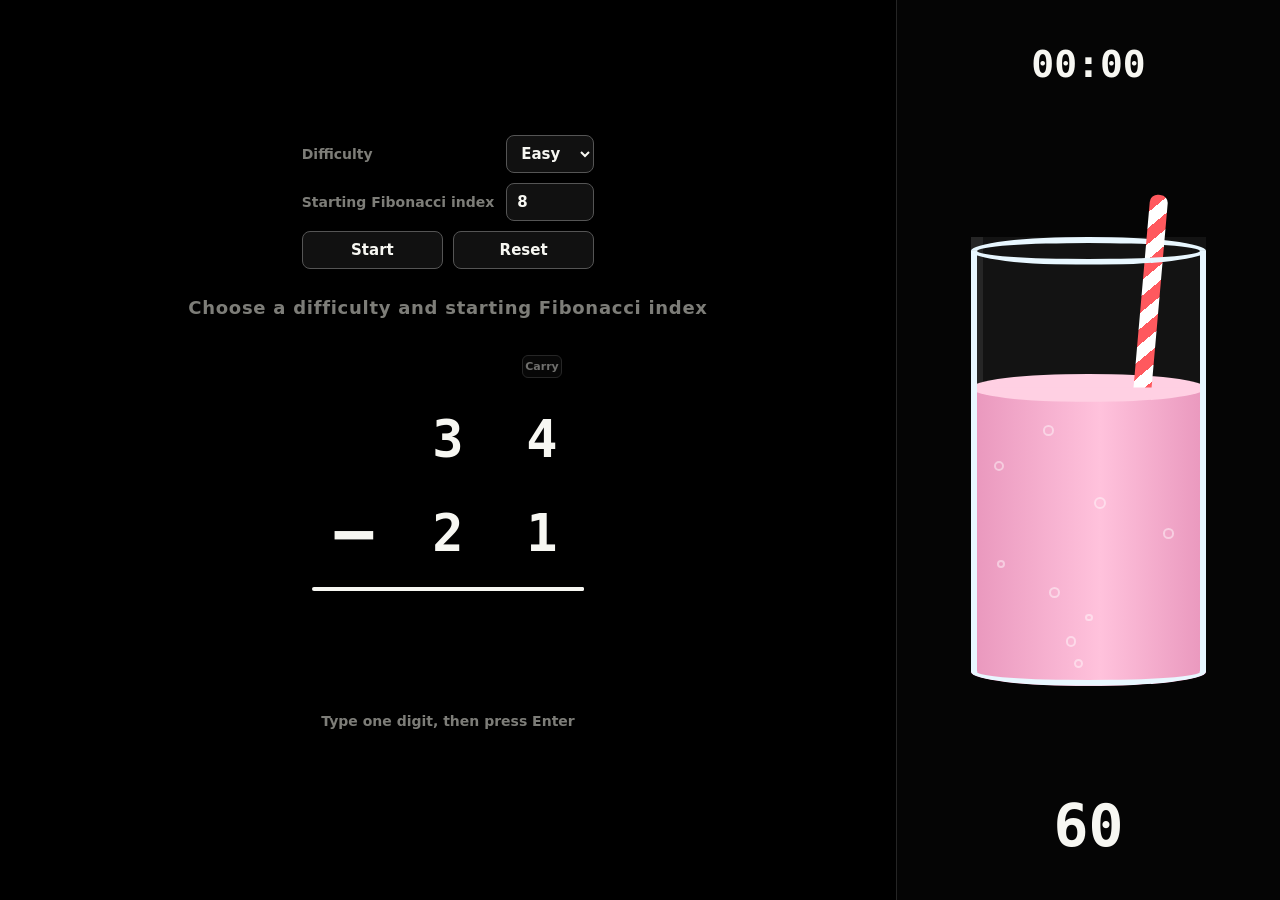
==== fibonacci subtraction game/index.html @ b3ffd53e "addition-based subtraction app" ====
<!doctype html>
<html lang="en">
  <head>
    <meta charset="UTF-8" />
    <meta name="viewport" content="width=device-width, initial-scale=1.0" />
    <title>Fibonacci Subtraction Game</title>
    <link rel="stylesheet" href="../fibonacci%20addition%20game/style.css" />
    <link rel="stylesheet" href="style.css" />
  </head>
  <body>
    <aside class="time-hud" aria-label="Game timers">
      <div class="stopwatch" id="stopwatch" aria-live="off" aria-label="Elapsed time">00:00</div>
      <div class="milkshake" id="milkshake" aria-hidden="true">
        <div class="straw"></div>
        <div class="shake-glass">
          <span class="pitcher-ellipse pitcher-top-back"></span>
          <span class="pitcher-ellipse pitcher-bottom-back"></span>
          <div class="shake-fill" id="shakeFill">
            <span class="shake-body"></span>
            <span class="fill-surface-front"></span>
          </div>
          <span class="bubble bubble-one"></span>
          <span class="bubble bubble-two"></span>
          <span class="bubble bubble-three"></span>
          <span class="bubble bubble-four"></span>
          <span class="bubble bubble-five"></span>
          <span class="bubble bubble-six"></span>
          <span class="bubble bubble-seven"></span>
          <span class="bubble bubble-eight"></span>
          <span class="bubble bubble-nine"></span>
          <span class="bubble bubble-ten"></span>
          <span class="bubble bubble-eleven"></span>
          <span class="bubble bubble-twelve"></span>
          <div class="pitcher-walls"></div>
          <span class="pitcher-ellipse pitcher-top-front"></span>
          <span class="pitcher-ellipse pitcher-bottom-front"></span>
        </div>
      </div>
      <div class="countdown" id="timer" aria-live="polite" aria-label="Milkshake time remaining">60</div>
    </aside>
    <main class="game" aria-labelledby="title">
      <h1 id="title">Fibonacci Subtraction</h1>
      <div class="controls">
        <label for="difficulty">Difficulty</label>
        <select id="difficulty">
          <option value="easy">Easy</option>
          <option value="medium">Medium</option>
          <option value="hard">Hard</option>
          <option value="supreme">Supreme</option>
        </select>
        <label for="startingCount">Starting Fibonacci index</label>
        <input id="startingCount" type="number" min="3" max="100" step="1" value="8" inputmode="numeric" />
        <div class="buttons">
          <button id="startStop" type="button">Start</button>
          <button id="reset" type="button">Reset</button>
        </div>
      </div>

      <p class="instruction" id="instruction">Choose a difficulty and starting Fibonacci index</p>

      <section class="addition" id="addition" aria-label="Subtraction problem">
        <div class="number-grid" id="numberGrid"></div>
      </section>

      <p class="hint">Type one digit, then press Enter</p>
      <p class="feedback" id="feedback" aria-live="assertive"></p>
    </main>

    <script src="game.js"></script>
  </body>
</html>
---- fibonacci subtraction game/style.css ----
.borrow-control { display: grid; place-items: center; }
.borrow-button {
  padding: 4px 2px;
  border: 1px solid #555;
  border-radius: 6px;
  background: #111;
  color: var(--white);
  font: 700 11px system-ui, sans-serif;
  cursor: pointer;
}
.borrow-button:disabled { opacity: .45; cursor: default; }
.addition { max-width: 100%; overflow-x: auto; }
.game { grid-template-columns: minmax(0, 1fr); }
.controls { max-width: 100%; }
.digit { font-size: clamp(24px, 5vw, 52px); }
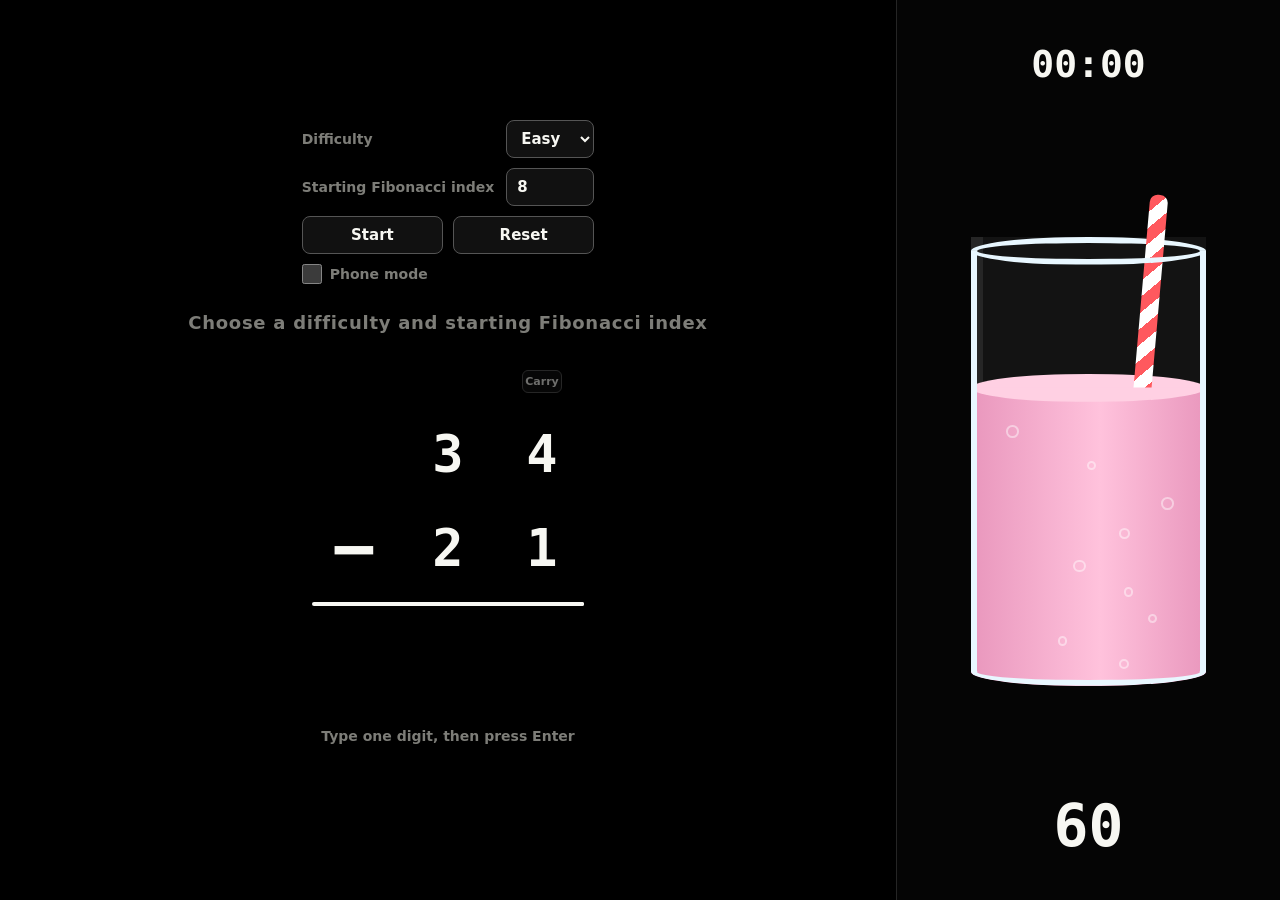
==== commit 699a7f08: "add phone mode" ====
--- a/fibonacci subtraction game/index.html
+++ b/fibonacci subtraction game/index.html
@@ -54,6 +54,7 @@
           <button id="startStop" type="button">Start</button>
           <button id="reset" type="button">Reset</button>
         </div>
+        <label class="phone-toggle"><input id="phoneMode" type="checkbox" /> Phone mode</label>
       </div>
 
       <p class="instruction" id="instruction">Choose a difficulty and starting Fibonacci index</p>
@@ -62,7 +63,13 @@
         <div class="number-grid" id="numberGrid"></div>
       </section>
 
-      <p class="hint">Type one digit, then press Enter</p>
+      <form id="phoneAnswerForm" class="phone-answer" hidden>
+        <label for="phoneAnswer">Column answer</label>
+        <input id="phoneAnswer" type="text" inputmode="numeric" autocomplete="off" enterkeyhint="done" maxlength="1" />
+        <button type="submit">Submit</button>
+        <button id="highlightColumn" type="button">Highlight column (−2s)</button>
+      </form>
+      <p class="hint" id="keyboardHint">Type one digit, then press Enter</p>
       <p class="feedback" id="feedback" aria-live="assertive"></p>
     </main>
 
